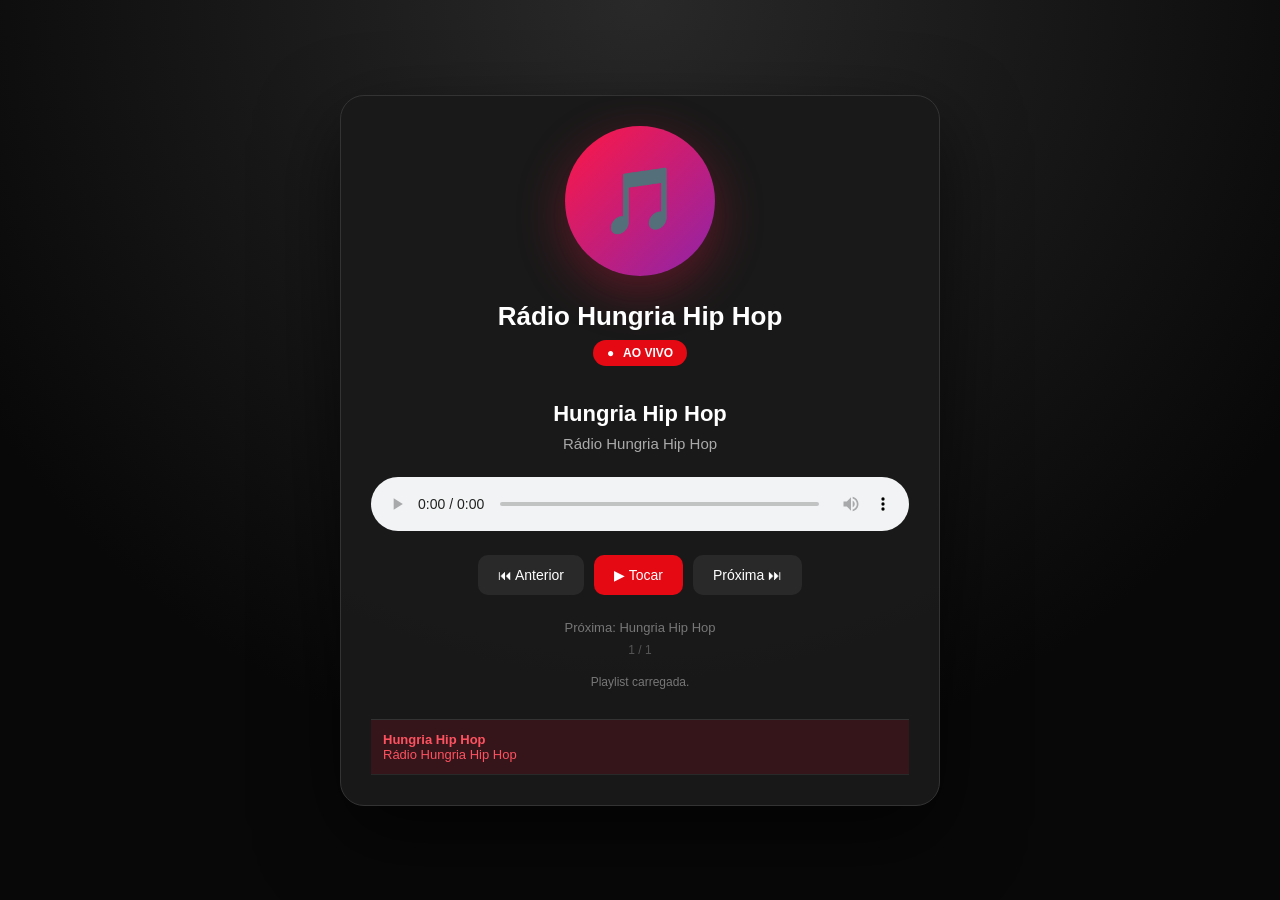
==== index.html @ 9faef361 "feat: added Lil Wayne playlist" ====
<!DOCTYPE html>
<html lang="pt-BR">
<head>
  <meta charset="UTF-8">

  <meta
    name="viewport"
    content="width=device-width, initial-scale=1.0"
  >

  <title>Rádio Hungria Hip Hop</title>

  <link
    rel="stylesheet"
    href="./src/css/style.css"
  >
</head>

<body>

  <main class="radio">

    <div class="logo">
      🎵
    </div>

    <h1>
      Rádio Hungria Hip Hop
    </h1>

    <div class="live">
      AO VIVO
    </div>

    <div
      id="title"
      class="title"
    >
      Carregando...
    </div>

    <div
      id="artist"
      class="artist"
    >
      —
    </div>

    <audio
      id="audio"
      controls
      preload="metadata"
    ></audio>

    <div class="buttons">

      <button
        id="previous"
      >
        ⏮ Anterior
      </button>

      <button
        id="play"
        class="play"
      >
        ▶ Tocar
      </button>

      <button
        id="next"
      >
        Próxima ⏭
      </button>

    </div>

    <div
      id="nextTrack"
      class="next"
    >
      Próxima: —
    </div>

    <div
      id="counter"
      class="counter"
    >
      —
    </div>

    <div
      id="status"
      class="status"
    >
      Carregando playlist...
    </div>

    <div
      id="playlist"
      class="playlist"
    ></div>

  </main>

  <script src="./src/js/app.js"></script>

</body>
</html>
---- src/css/style.css ----
* {
  box-sizing: border-box;
}

body {
  margin: 0;
  min-height: 100vh;

  display: flex;
  align-items: center;
  justify-content: center;

  background:
    radial-gradient(
      circle at top,
      #292929,
      #080808 70%
    );

  color: #fff;

  font-family:
    Arial,
    Helvetica,
    sans-serif;
}

.radio {
  width: min(600px, 92%);
  padding: 30px;

  background: rgba(25, 25, 25, .96);

  border: 1px solid #333;
  border-radius: 24px;

  box-shadow:
    0 30px 80px rgba(0, 0, 0, .6);

  text-align: center;
}

.logo {
  width: 150px;
  height: 150px;

  margin: 0 auto 25px;

  border-radius: 50%;

  display: flex;
  align-items: center;
  justify-content: center;

  font-size: 65px;

  background:
    linear-gradient(
      135deg,
      #ff1744,
      #8e24aa
    );

  box-shadow:
    0 15px 50px rgba(255, 23, 68, .3);
}

h1 {
  margin: 0 0 8px;

  font-size: 26px;
}

.live {
  display: inline-block;

  padding: 6px 14px;

  margin-bottom: 25px;

  border-radius: 30px;

  background: #e50914;

  font-size: 12px;
  font-weight: bold;
}

.live::before {
  content: "●";
  margin-right: 6px;
}

.title {
  margin-top: 10px;

  font-size: 22px;
  font-weight: bold;
}

.artist {
  margin-top: 8px;

  color: #aaa;
  font-size: 15px;
}

audio {
  width: 100%;
  margin-top: 25px;
}

.buttons {
  display: flex;
  justify-content: center;
  gap: 10px;

  margin-top: 20px;
}

button {
  border: 0;

  padding: 12px 20px;

  border-radius: 10px;

  background: #292929;
  color: white;

  cursor: pointer;

  font-size: 14px;
}

button:hover {
  background: #3a3a3a;
}

.play {
  background: #e50914;
}

.play:hover {
  background: #f5222d;
}

.next {
  margin-top: 25px;

  color: #777;

  font-size: 13px;
}

.counter {
  margin-top: 8px;

  color: #555;

  font-size: 12px;
}

.status {
  margin-top: 18px;

  color: #777;

  font-size: 12px;
}

.error {
  color: #ff5252;
}

.playlist {
  margin-top: 30px;

  max-height: 250px;

  overflow-y: auto;

  text-align: left;

  border-top: 1px solid #333;
}

.item {
  padding: 12px;

  border-bottom: 1px solid #292929;

  cursor: pointer;

  font-size: 13px;
}

.item:hover {
  background: #292929;
}

.item.active {
  background: #35151a;
  color: #ff5260;
}
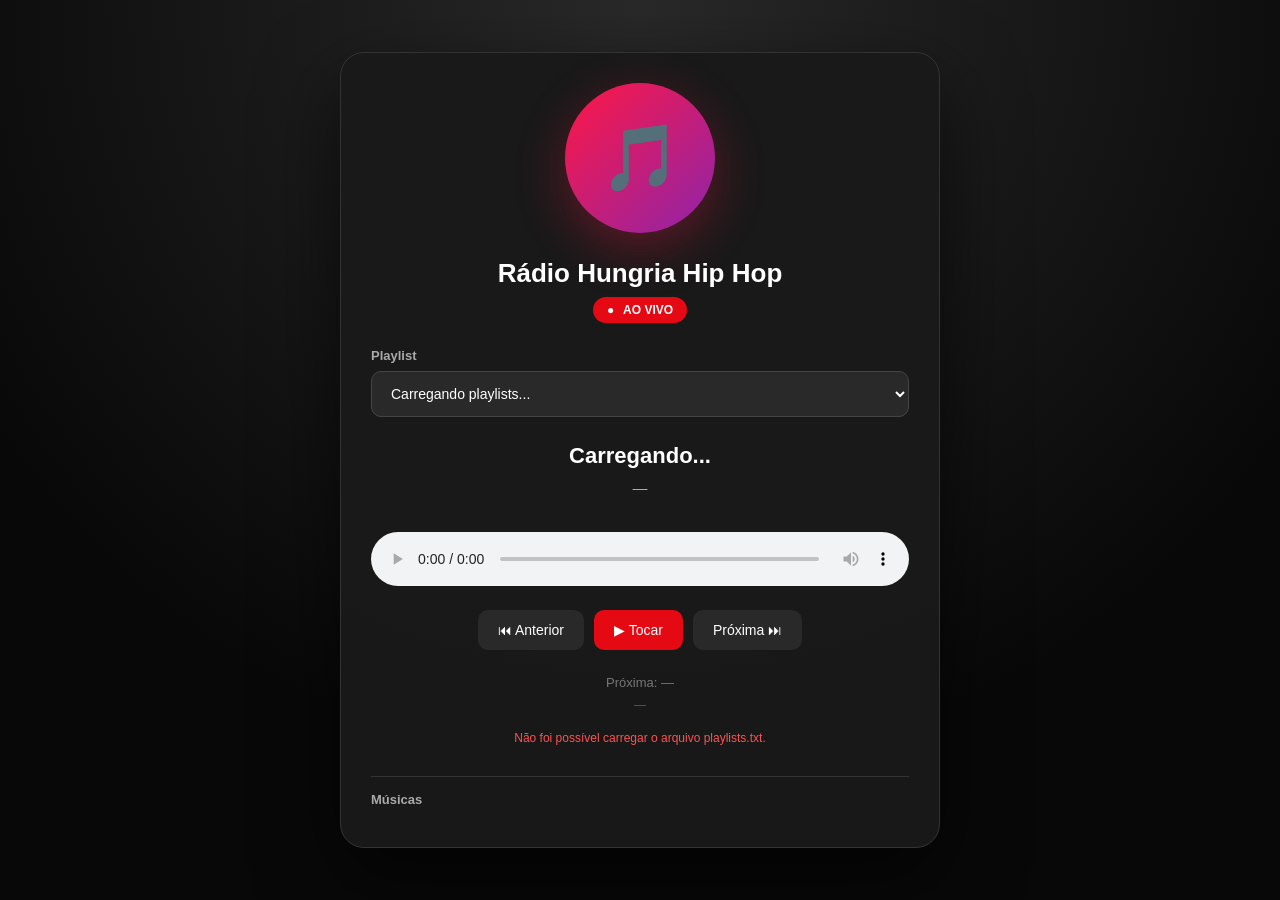
==== commit f8f9c506: "feat: added playlist flows" ====
--- a/index.html
+++ b/index.html
@@ -1,5 +1,6 @@
 <!DOCTYPE html>
 <html lang="pt-BR">
+
 <head>
   <meta charset="UTF-8">
 
@@ -20,42 +21,76 @@
 
   <main class="radio">
 
+    <!-- Logo -->
     <div class="logo">
       🎵
     </div>
 
+
+    <!-- Título -->
     <h1>
       Rádio Hungria Hip Hop
     </h1>
 
+
+    <!-- Status ao vivo -->
     <div class="live">
       AO VIVO
     </div>
 
-    <div
-      id="title"
-      class="title"
-    >
-      Carregando...
-    </div>
 
-    <div
-      id="artist"
-      class="artist"
-    >
-      —
-    </div>
+    <!-- Seletor de playlists -->
+    <section class="playlist-selector">
 
+      <label for="playlistSelect">
+        Playlist
+      </label>
+
+      <select
+        id="playlistSelect"
+      >
+        <option value="">
+          Carregando playlists...
+        </option>
+      </select>
+
+    </section>
+
+
+    <!-- Música atual -->
+    <section class="current-track">
+
+      <div
+        id="title"
+        class="title"
+      >
+        Carregando...
+      </div>
+
+      <div
+        id="artist"
+        class="artist"
+      >
+        —
+      </div>
+
+    </section>
+
+
+    <!-- Player -->
     <audio
       id="audio"
       controls
       preload="metadata"
     ></audio>
 
+
+    <!-- Controles -->
     <div class="buttons">
 
       <button
         id="previous"
+        type="button"
       >
         ⏮ Anterior
       </button>
@@ -63,18 +98,22 @@
       <button
         id="play"
         class="play"
+        type="button"
       >
         ▶ Tocar
       </button>
 
       <button
         id="next"
+        type="button"
       >
         Próxima ⏭
       </button>
 
     </div>
 
+
+    <!-- Próxima música -->
     <div
       id="nextTrack"
       class="next"
@@ -82,6 +121,8 @@
       Próxima: —
     </div>
 
+
+    <!-- Contador -->
     <div
       id="counter"
       class="counter"
@@ -89,21 +130,36 @@
       —
     </div>
 
+
+    <!-- Status -->
     <div
       id="status"
       class="status"
     >
-      Carregando playlist...
+      Carregando playlists...
     </div>
 
-    <div
-      id="playlist"
-      class="playlist"
-    ></div>
+
+    <!-- Lista de músicas -->
+    <section class="playlist-container">
+
+      <div class="playlist-header">
+        Músicas
+      </div>
+
+      <div
+        id="playlist"
+        class="playlist"
+      ></div>
+
+    </section>
 
   </main>
 
+
+  <!-- JavaScript -->
   <script src="./src/js/app.js"></script>
 
 </body>
-</html>+
+</html>
--- a/src/css/style.css
+++ b/src/css/style.css
@@ -9,6 +9,8 @@
   display: flex;
   align-items: center;
   justify-content: center;
+
+  padding: 20px;
 
   background:
     radial-gradient(
@@ -25,8 +27,14 @@
     sans-serif;
 }
 
+
+/*
+ * Container principal
+ */
+
 .radio {
-  width: min(600px, 92%);
+  width: min(600px, 100%);
+
   padding: 30px;
 
   background: rgba(25, 25, 25, .96);
@@ -39,6 +47,11 @@
 
   text-align: center;
 }
+
+
+/*
+ * Logo
+ */
 
 .logo {
   width: 150px;
@@ -65,11 +78,22 @@
     0 15px 50px rgba(255, 23, 68, .3);
 }
 
+
+/*
+ * Título
+ */
+
 h1 {
   margin: 0 0 8px;
 
   font-size: 26px;
-}
+  line-height: 1.2;
+}
+
+
+/*
+ * Indicador AO VIVO
+ */
 
 .live {
   display: inline-block;
@@ -88,7 +112,76 @@
 
 .live::before {
   content: "●";
+
   margin-right: 6px;
+}
+
+
+/*
+ * Seletor de playlists
+ */
+
+.playlist-selector {
+  margin: 0 0 25px;
+
+  text-align: left;
+}
+
+.playlist-selector label {
+  display: block;
+
+  margin-bottom: 8px;
+
+  color: #aaa;
+
+  font-size: 13px;
+  font-weight: bold;
+}
+
+.playlist-selector select {
+  width: 100%;
+
+  padding: 13px 15px;
+
+  border: 1px solid #444;
+  border-radius: 10px;
+
+  outline: none;
+
+  background: #292929;
+  color: #fff;
+
+  font-family: inherit;
+  font-size: 14px;
+
+  cursor: pointer;
+
+  transition:
+    border-color .2s,
+    background .2s;
+}
+
+.playlist-selector select:hover {
+  background: #333;
+}
+
+.playlist-selector select:focus {
+  border-color: #e50914;
+}
+
+.playlist-selector select:disabled {
+  opacity: .6;
+
+  cursor: not-allowed;
+}
+
+
+/*
+ * Música atual
+ */
+
+.current-track {
+  min-height: 65px;
 }
 
 .title {
@@ -96,23 +189,41 @@
 
   font-size: 22px;
   font-weight: bold;
+
+  line-height: 1.3;
 }
 
 .artist {
   margin-top: 8px;
 
   color: #aaa;
+
   font-size: 15px;
-}
+
+  line-height: 1.3;
+}
+
+
+/*
+ * Player de áudio
+ */
 
 audio {
   width: 100%;
+
   margin-top: 25px;
 }
+
+
+/*
+ * Botões
+ */
 
 .buttons {
   display: flex;
+
   justify-content: center;
+
   gap: 10px;
 
   margin-top: 20px;
@@ -130,13 +241,30 @@
 
   cursor: pointer;
 
+  font-family: inherit;
   font-size: 14px;
+
+  transition:
+    background .2s,
+    transform .1s;
 }
 
 button:hover {
   background: #3a3a3a;
 }
 
+button:active {
+  transform: scale(.97);
+}
+
+button:disabled {
+  opacity: .5;
+
+  cursor: not-allowed;
+
+  transform: none;
+}
+
 .play {
   background: #e50914;
 }
@@ -145,13 +273,27 @@
   background: #f5222d;
 }
 
+
+/*
+ * Próxima música
+ */
+
 .next {
   margin-top: 25px;
 
   color: #777;
 
   font-size: 13px;
-}
+
+  white-space: nowrap;
+  overflow: hidden;
+  text-overflow: ellipsis;
+}
+
+
+/*
+ * Contador
+ */
 
 .counter {
   margin-top: 8px;
@@ -161,29 +303,87 @@
   font-size: 12px;
 }
 
+
+/*
+ * Status
+ */
+
 .status {
   margin-top: 18px;
 
   color: #777;
 
   font-size: 12px;
-}
-
-.error {
+
+  line-height: 1.4;
+}
+
+.status.error {
   color: #ff5252;
 }
 
+
+/*
+ * Lista de músicas
+ */
+
+.playlist-container {
+  margin-top: 30px;
+
+  border-top: 1px solid #333;
+}
+
+.playlist-header {
+  padding: 15px 0 10px;
+
+  color: #aaa;
+
+  font-size: 13px;
+  font-weight: bold;
+
+  text-align: left;
+}
+
+
+/*
+ * Área rolável
+ */
+
 .playlist {
-  margin-top: 30px;
-
   max-height: 250px;
 
   overflow-y: auto;
 
   text-align: left;
-
-  border-top: 1px solid #333;
-}
+}
+
+
+/*
+ * Scrollbar
+ */
+
+.playlist::-webkit-scrollbar {
+  width: 6px;
+}
+
+.playlist::-webkit-scrollbar-track {
+  background: #171717;
+}
+
+.playlist::-webkit-scrollbar-thumb {
+  background: #444;
+
+  border-radius: 10px;
+}
+
+.playlist::-webkit-scrollbar-thumb:hover {
+  background: #555;
+}
+
+
+/*
+ * Item da playlist
+ */
 
 .item {
   padding: 12px;
@@ -193,6 +393,12 @@
   cursor: pointer;
 
   font-size: 13px;
+
+  line-height: 1.4;
+
+  transition:
+    background .2s,
+    color .2s;
 }
 
 .item:hover {
@@ -201,5 +407,122 @@
 
 .item.active {
   background: #35151a;
+
   color: #ff5260;
 }
+
+.item strong {
+  display: block;
+
+  color: inherit;
+
+  font-size: 13px;
+}
+
+.item span {
+  display: block;
+
+  margin-top: 3px;
+
+  color: #888;
+
+  font-size: 12px;
+}
+
+.item.active span {
+  color: #d65a63;
+}
+
+
+/*
+ * Estado vazio
+ */
+
+.playlist-empty {
+  padding: 20px 10px;
+
+  color: #666;
+
+  font-size: 13px;
+
+  text-align: center;
+}
+
+
+/*
+ * Responsividade
+ */
+
+@media (max-width: 600px) {
+
+  body {
+    padding: 10px;
+  }
+
+  .radio {
+    padding: 22px;
+
+    border-radius: 18px;
+  }
+
+  .logo {
+    width: 120px;
+    height: 120px;
+
+    margin-bottom: 20px;
+
+    font-size: 52px;
+  }
+
+  h1 {
+    font-size: 22px;
+  }
+
+  .live {
+    margin-bottom: 20px;
+  }
+
+  .title {
+    font-size: 19px;
+  }
+
+  .artist {
+    font-size: 14px;
+  }
+
+  .buttons {
+    gap: 6px;
+  }
+
+  button {
+    flex: 1;
+
+    padding: 11px 8px;
+
+    font-size: 12px;
+  }
+
+  .playlist {
+    max-height: 220px;
+  }
+}
+
+
+/*
+ * Telas muito pequenas
+ */
+
+@media (max-width: 380px) {
+
+  .radio {
+    padding: 18px;
+  }
+
+  .buttons {
+    flex-direction: column;
+  }
+
+  button {
+    width: 100%;
+  }
+}
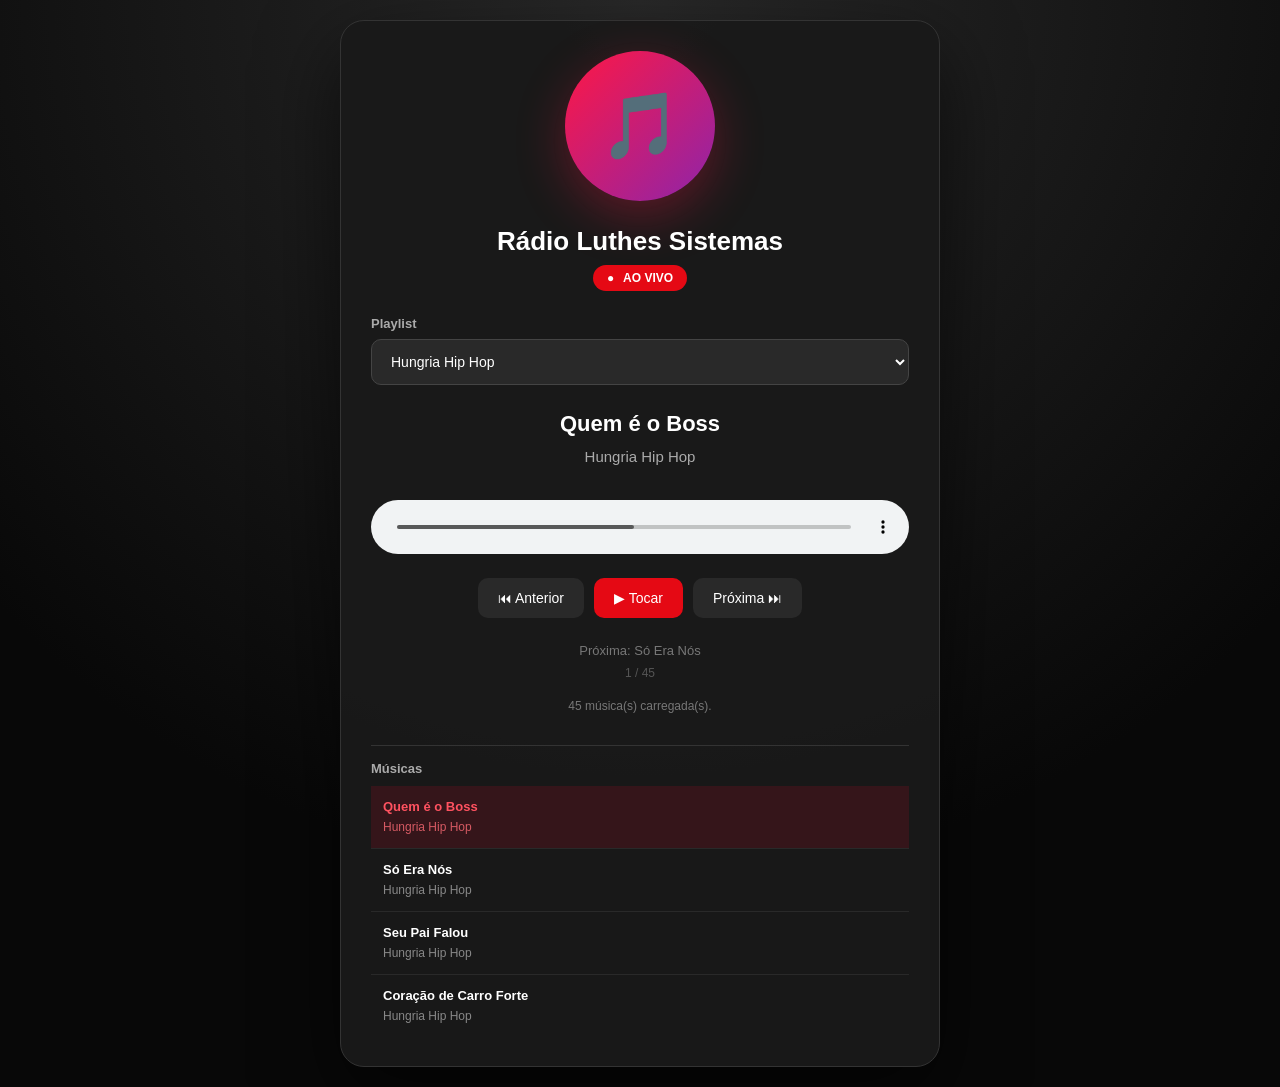
==== commit 5ab68e76: "feat: swap title app for Radio Luthes and add play list tribo da periferia" ====
--- a/index.html
+++ b/index.html
@@ -9,7 +9,7 @@
     content="width=device-width, initial-scale=1.0"
   >
 
-  <title>Rádio Hungria Hip Hop</title>
+  <title>Rádio Luthes Sistemas</title>
 
   <link
     rel="stylesheet"
@@ -29,7 +29,7 @@
 
     <!-- Título -->
     <h1>
-      Rádio Hungria Hip Hop
+      Rádio Luthes Sistemas
     </h1>
 
 
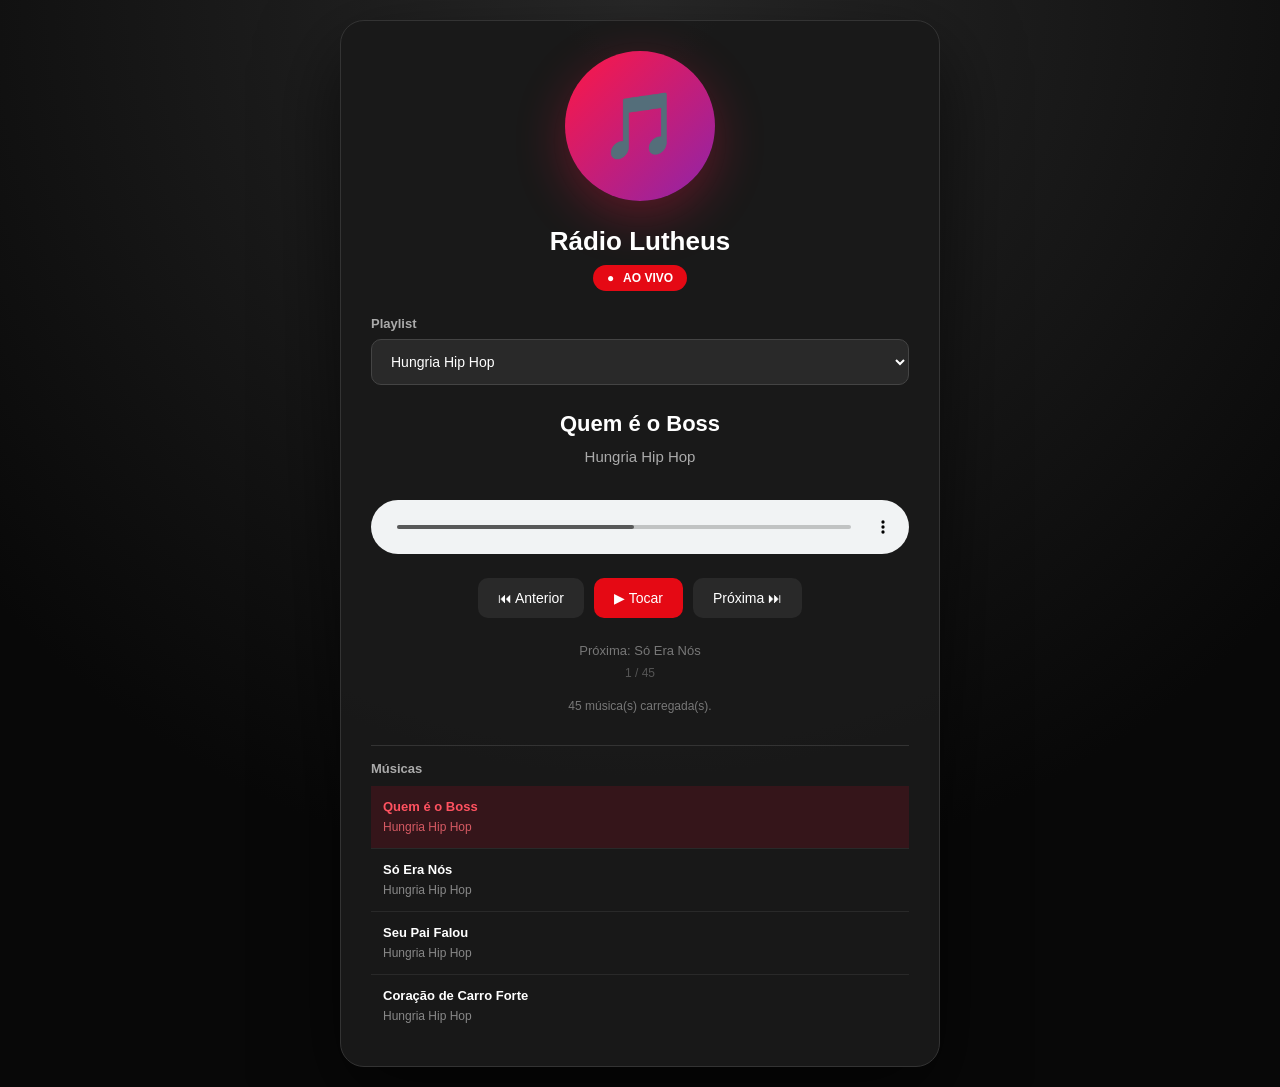
==== commit 102c2e1e: "fix: radio name" ====
--- a/index.html
+++ b/index.html
@@ -9,7 +9,7 @@
     content="width=device-width, initial-scale=1.0"
   >
 
-  <title>Rádio Luthes Sistemas</title>
+  <title>Rádio Lutheus</title>
 
   <link
     rel="stylesheet"
@@ -29,7 +29,7 @@
 
     <!-- Título -->
     <h1>
-      Rádio Luthes Sistemas
+      Rádio Lutheus
     </h1>
 
 
